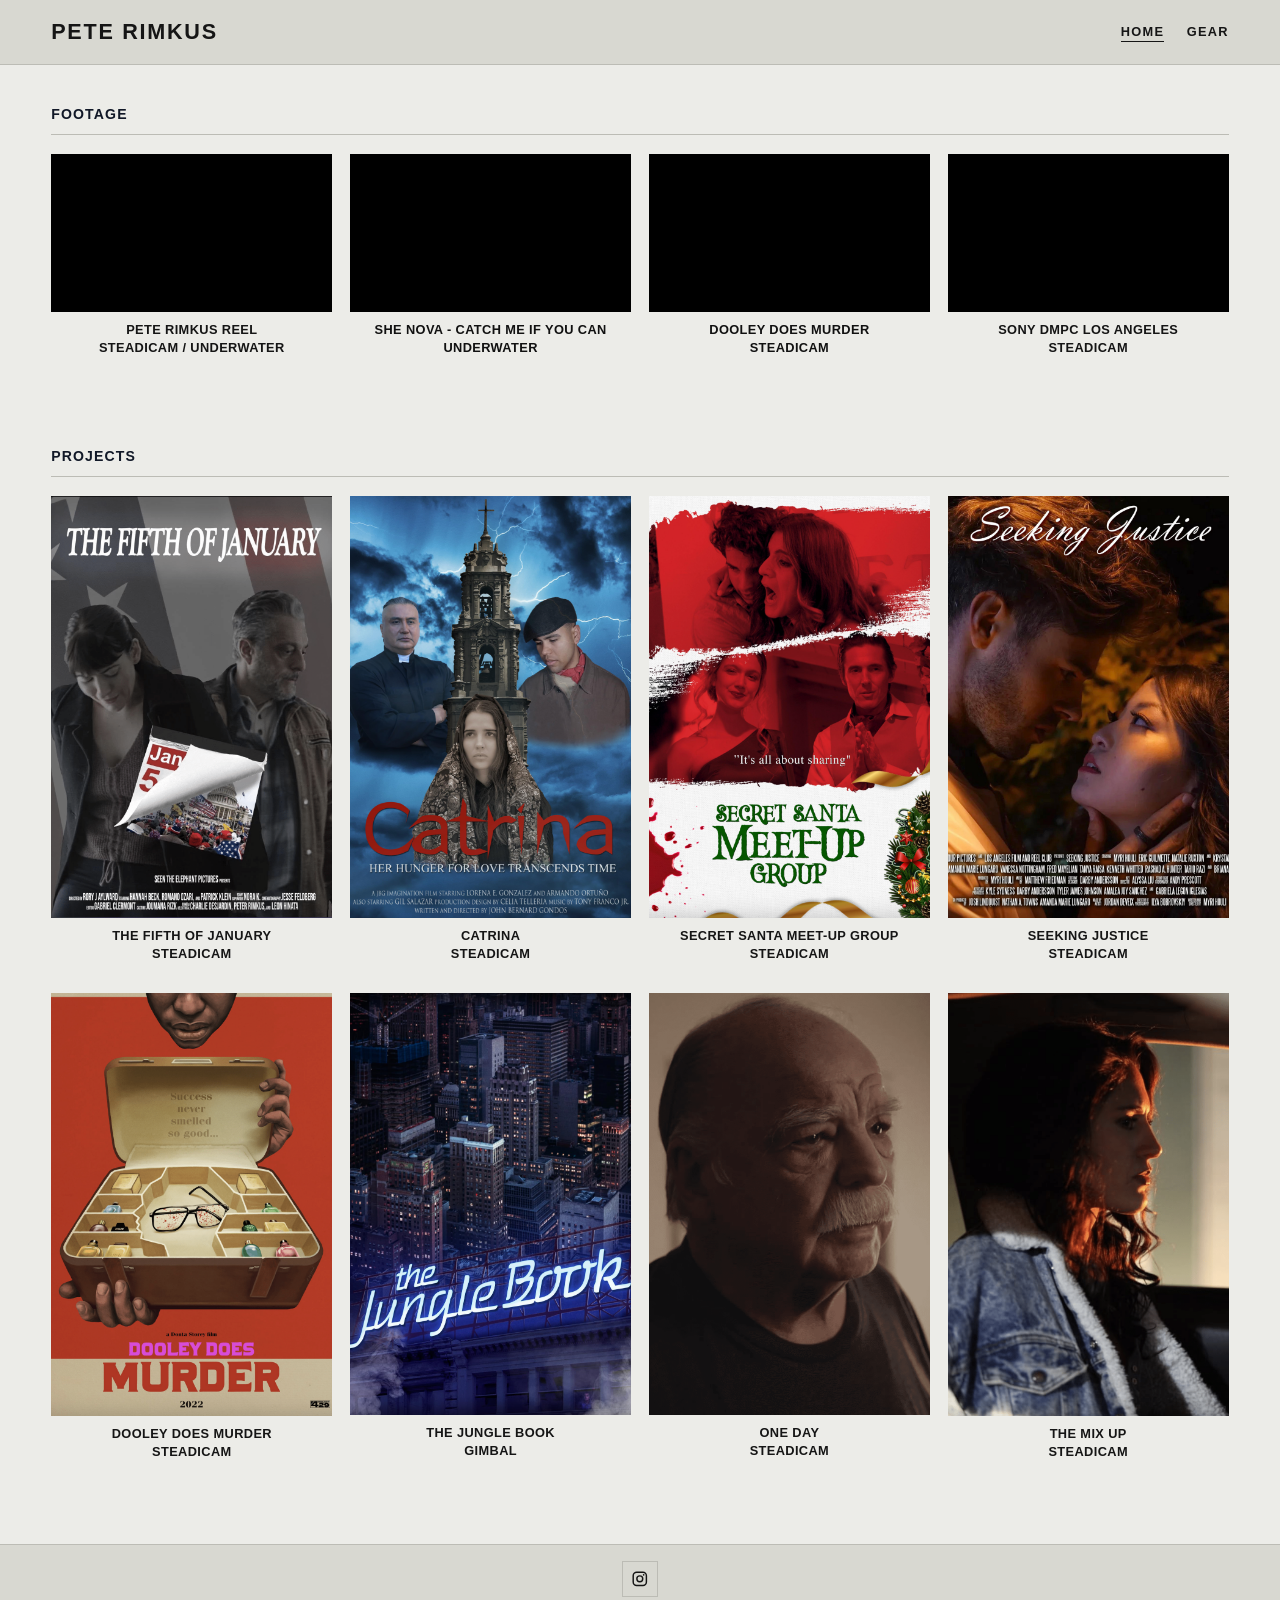
==== site/index.html @ 2723614b "Add initial site structure with gear and index pages, and styles" ====
<!DOCTYPE html>
<html lang="en">
<head>
  <meta charset="UTF-8">
  <meta name="viewport" content="width=device-width, initial-scale=1.0">
  <title>Pete Rimkus</title>
  <link rel="stylesheet" href="./styles.css">
</head>
<body>
  <header class="site-header">
    <div class="container">
      <a class="site-title" href="./index.html" aria-label="Home">Pete Rimkus</a>
      <nav class="nav" aria-label="Main navigation">
        <a class="active" href="./index.html">Home</a>
        <a href="./gear.html">Gear</a>
      </nav>
    </div>
  </header>

  <main class="container">
    <section class="section">
      <h2 class="section-title">Footage</h2>
      <div class="grid-4 footage-grid">
        <article class="card video-card">
          <iframe class="video" title="Peter Rimkus - Steadicam Reel" src="https://player.vimeo.com/video/829583348" allow="autoplay; fullscreen; picture-in-picture" allowfullscreen></iframe>
          <p class="caption"><strong>Pete Rimkus Reel</strong><br><strong>Steadicam / Underwater</strong></p>
        </article>
        <article class="card video-card">
          <iframe class="video" title="She Nova - Catch Me If You Can" src="https://www.youtube-nocookie.com/embed/3iclazrqJgY?rel=0" allow="accelerometer; autoplay; clipboard-write; encrypted-media; gyroscope; picture-in-picture; web-share" referrerpolicy="strict-origin-when-cross-origin" allowfullscreen></iframe>
          <p class="caption"><a href="https://www.youtube.com/watch?v=3iclazrqJgY" target="_blank" rel="noopener noreferrer"><strong>She Nova - Catch Me If You Can</strong><br><strong>Underwater</strong></a></p>
        </article>
        <article class="card video-card">
          <iframe class="video" title="Dooley Does Murder - Official Trailer" src="https://www.youtube-nocookie.com/embed/UccPtEoejUs?rel=0" allow="accelerometer; autoplay; clipboard-write; encrypted-media; gyroscope; picture-in-picture; web-share" referrerpolicy="strict-origin-when-cross-origin" allowfullscreen></iframe>
          <p class="caption"><a href="https://www.youtube.com/watch?v=UccPtEoejUs" target="_blank" rel="noopener noreferrer"><strong>Dooley Does Murder</strong><br><strong>Steadicam</strong></a></p>
        </article>
        <article class="card video-card">
          <iframe class="video" title="Sony DMPC Tour" src="https://player.vimeo.com/video/1135778303" allow="autoplay; fullscreen; picture-in-picture" allowfullscreen></iframe>
          <p class="caption"><strong>Sony DMPC Los Angeles</strong><br><strong>Steadicam</strong></p>
        </article>
      </div>
    </section>

    <section class="section">
      <h2 class="section-title">Projects</h2>
      <div class="grid-4">
        <article class="card">
          <a href="https://www.imdb.com/title/tt18932142/?ref_=nm_flmg_job_1_accord_2_cdt_t_2" target="_blank" rel="noopener noreferrer">
            <img class="poster" src="./assets/images/project-fifth-of-january.png" alt="The Fifth of January poster">
          </a>
          <p class="caption"><strong>The Fifth of January</strong><br><strong>Steadicam</strong></p>
        </article>
        <article class="card">
          <a href="https://www.imdb.com/title/tt27431981/?ref_=nm_flmg_job_1_accord_2_cdt_t_3" target="_blank" rel="noopener noreferrer">
            <img class="poster" src="./assets/images/project-catrina.png" alt="Catrina poster">
          </a>
          <p class="caption"><strong>Catrina</strong><br><strong>Steadicam</strong></p>
        </article>
        <article class="card">
          <a href="https://www.imdb.com/title/tt11957108/?ref_=nm_flmg_job_1_accord_2_cdt_t_4" target="_blank" rel="noopener noreferrer">
            <img class="poster" src="./assets/images/project-secret-santa.png" alt="Secret Santa Meet-Up Group poster">
          </a>
          <p class="caption"><strong>Secret Santa Meet-Up Group</strong><br><strong>Steadicam</strong></p>
        </article>
        <article class="card">
          <a href="https://www.imdb.com/title/tt17022810/?ref_=nm_flmg_job_1_accord_2_cdt_t_5" target="_blank" rel="noopener noreferrer">
            <img class="poster" src="./assets/images/project-seeking-justice.png" alt="Seeking Justice poster">
          </a>
          <p class="caption"><strong>Seeking Justice</strong><br><strong>Steadicam</strong></p>
        </article>
        <article class="card">
          <a href="https://www.imdb.com/title/tt10423178/?ref_=nm_flmg_job_1_accord_2_cdt_t_7" target="_blank" rel="noopener noreferrer">
            <img class="poster" src="./assets/images/project-dooley-does-murder.png" alt="Dooley Does Murder poster">
          </a>
          <p class="caption"><strong>Dooley Does Murder</strong><br><strong>Steadicam</strong></p>
        </article>
        <article class="card">
          <a href="https://www.imdb.com/title/tt15047404/?ref_=nm_flmg_job_1_accord_2_cdt_t_6" target="_blank" rel="noopener noreferrer">
            <img class="poster" src="./assets/images/project-jungle-book.png" alt="The Jungle Book poster">
          </a>
          <p class="caption"><strong>The Jungle Book</strong><br><strong>Gimbal</strong></p>
        </article>
        <article class="card">
          <a href="https://www.imdb.com/title/tt38593447/?ref_=nm_flmg_job_1_accord_2_cdt_t_1" target="_blank" rel="noopener noreferrer">
            <img class="poster" src="./assets/images/project-one-day.png" alt="One Day poster">
          </a>
          <p class="caption"><strong>One Day</strong><br><strong>Steadicam</strong></p>
        </article>
        <article class="card">
          <a href="https://www.imdb.com/title/tt16711474/?ref_=nm_flmg_job_1_accord_1_unrel_cdt_t_1" target="_blank" rel="noopener noreferrer">
            <img class="poster" src="./assets/images/project-the-mix-up.png" alt="The Mix Up poster">
          </a>
          <p class="caption"><strong>The Mix Up</strong><br><strong>Steadicam</strong></p>
        </article>
      </div>
    </section>
  </main>

  <footer class="site-footer">
    <div class="container">
      <a class="social-link" href="https://www.instagram.com/steadi.pete" target="_blank" rel="noopener noreferrer" aria-label="Instagram">
        <svg viewBox="0 0 24 24" aria-hidden="true" focusable="false">
          <path d="M7.8 2h8.4C19.4 2 22 4.6 22 7.8v8.4c0 3.2-2.6 5.8-5.8 5.8H7.8C4.6 22 2 19.4 2 16.2V7.8C2 4.6 4.6 2 7.8 2Zm-.2 2A3.6 3.6 0 0 0 4 7.6v8.8A3.6 3.6 0 0 0 7.6 20h8.8a3.6 3.6 0 0 0 3.6-3.6V7.6A3.6 3.6 0 0 0 16.4 4H7.6Zm9.65 1.5a1.15 1.15 0 1 1 0 2.3 1.15 1.15 0 0 1 0-2.3ZM12 7a5 5 0 1 1 0 10 5 5 0 0 1 0-10Zm0 2a3 3 0 1 0 0 6 3 3 0 0 0 0-6Z"></path>
        </svg>
        <span class="sr-only">Instagram</span>
      </a>
    </div>
  </footer>
</body>
</html>
---- site/styles.css ----
:root {
  --bg: #ecece8;
  --text: #151515;
  --muted: #555;
  --card: #f7f7f4;
  --line: #bcbcb5;
  --surface: #d8d8d1;
  --accent: #111;
}

* {
  box-sizing: border-box;
}

body {
  margin: 0;
  font-family: "Avenir Next", "Helvetica Neue", "Segoe UI", Arial, sans-serif;
  color: var(--text);
  background: var(--bg);
  line-height: 1.5;
  letter-spacing: 0.01em;
}

a {
  color: var(--accent);
  text-decoration: none;
}

a:hover {
  text-decoration: none;
}

.container {
  width: min(1240px, 92vw);
  margin: 0 auto;
}

.site-header {
  background: var(--surface);
  border-bottom: 1px solid var(--line);
}

.site-header .container {
  display: flex;
  align-items: center;
  justify-content: space-between;
  gap: 1rem;
  padding: 1rem 0;
}

.site-title {
  font-size: 1.35rem;
  font-weight: 700;
  letter-spacing: 0.08em;
  text-transform: uppercase;
  color: var(--text);
}

.site-title:hover {
  text-decoration: none;
}

.nav {
  display: flex;
  gap: 1.4rem;
  font-weight: 600;
  font-size: 0.8rem;
  letter-spacing: 0.1em;
  text-transform: uppercase;
}

.nav a {
  color: var(--text);
}

.nav a.active {
  border-bottom: 1px solid var(--text);
}

.section {
  padding: 2.4rem 0;
}

h1,
h2,
h3,
h4 {
  margin-top: 0;
  color: #111827;
}

.section-title {
  margin-bottom: 1.2rem;
  padding-bottom: 0.55rem;
  border-bottom: 1px solid var(--line);
  text-align: left;
  text-transform: uppercase;
  letter-spacing: 0.08em;
  font-size: 0.88rem;
  font-weight: 700;
}

.grid-4 {
  display: grid;
  gap: 1.1rem;
  grid-template-columns: repeat(4, minmax(0, 1fr));
}

.grid-2 {
  display: grid;
  gap: 1.1rem;
  grid-template-columns: repeat(2, minmax(0, 1fr));
}

.card {
  background: transparent;
  border: 0;
  border-radius: 0;
  padding: 0;
}

.video {
  display: block;
  width: 100%;
  aspect-ratio: 16 / 9;
  border: 0;
  background: #000;
  border-radius: 0;
}

.footage-grid {
  gap: 1.1rem;
  grid-template-columns: repeat(4, minmax(0, 1fr));
}

.video-card {
  padding: 0;
  background: transparent;
}

.video-card .caption {
  margin-top: 0.55rem;
  color: var(--text);
}

.caption {
  margin-top: 0.55rem;
  text-align: center;
  font-size: 0.8rem;
  letter-spacing: 0.03em;
  text-transform: uppercase;
  line-height: 1.4;
}

.poster {
  display: block;
  width: 100%;
  height: auto;
  border-radius: 0;
  transition: transform 160ms ease;
}

.card a:hover .poster {
  transform: scale(1.015);
}

.list ul {
  margin: 0;
  padding-left: 1.2rem;
}

.site-footer {
  border-top: 1px solid var(--line);
  background: var(--surface);
  margin-top: 2rem;
}

.site-footer .container {
  padding: 1rem 0;
  text-align: center;
  color: var(--muted);
}

.social-link {
  display: inline-flex;
  align-items: center;
  justify-content: center;
  width: 2.25rem;
  height: 2.25rem;
  border-radius: 0;
  border: 1px solid var(--line);
  color: var(--text);
  background: transparent;
}

.social-link:hover {
  color: #fff;
  background: #111;
  border-color: #111;
  text-decoration: none;
}

.social-link svg {
  width: 1.1rem;
  height: 1.1rem;
  fill: currentColor;
}

.sr-only {
  position: absolute;
  width: 1px;
  height: 1px;
  padding: 0;
  margin: -1px;
  overflow: hidden;
  clip: rect(0, 0, 0, 0);
  white-space: nowrap;
  border: 0;
}

@media (max-width: 980px) {
  .grid-4 {
    grid-template-columns: repeat(2, minmax(0, 1fr));
  }
}

@media (max-width: 640px) {
  .site-header .container {
    flex-direction: column;
    align-items: flex-start;
  }

  .grid-4,
  .grid-2 {
    grid-template-columns: 1fr;
  }
}
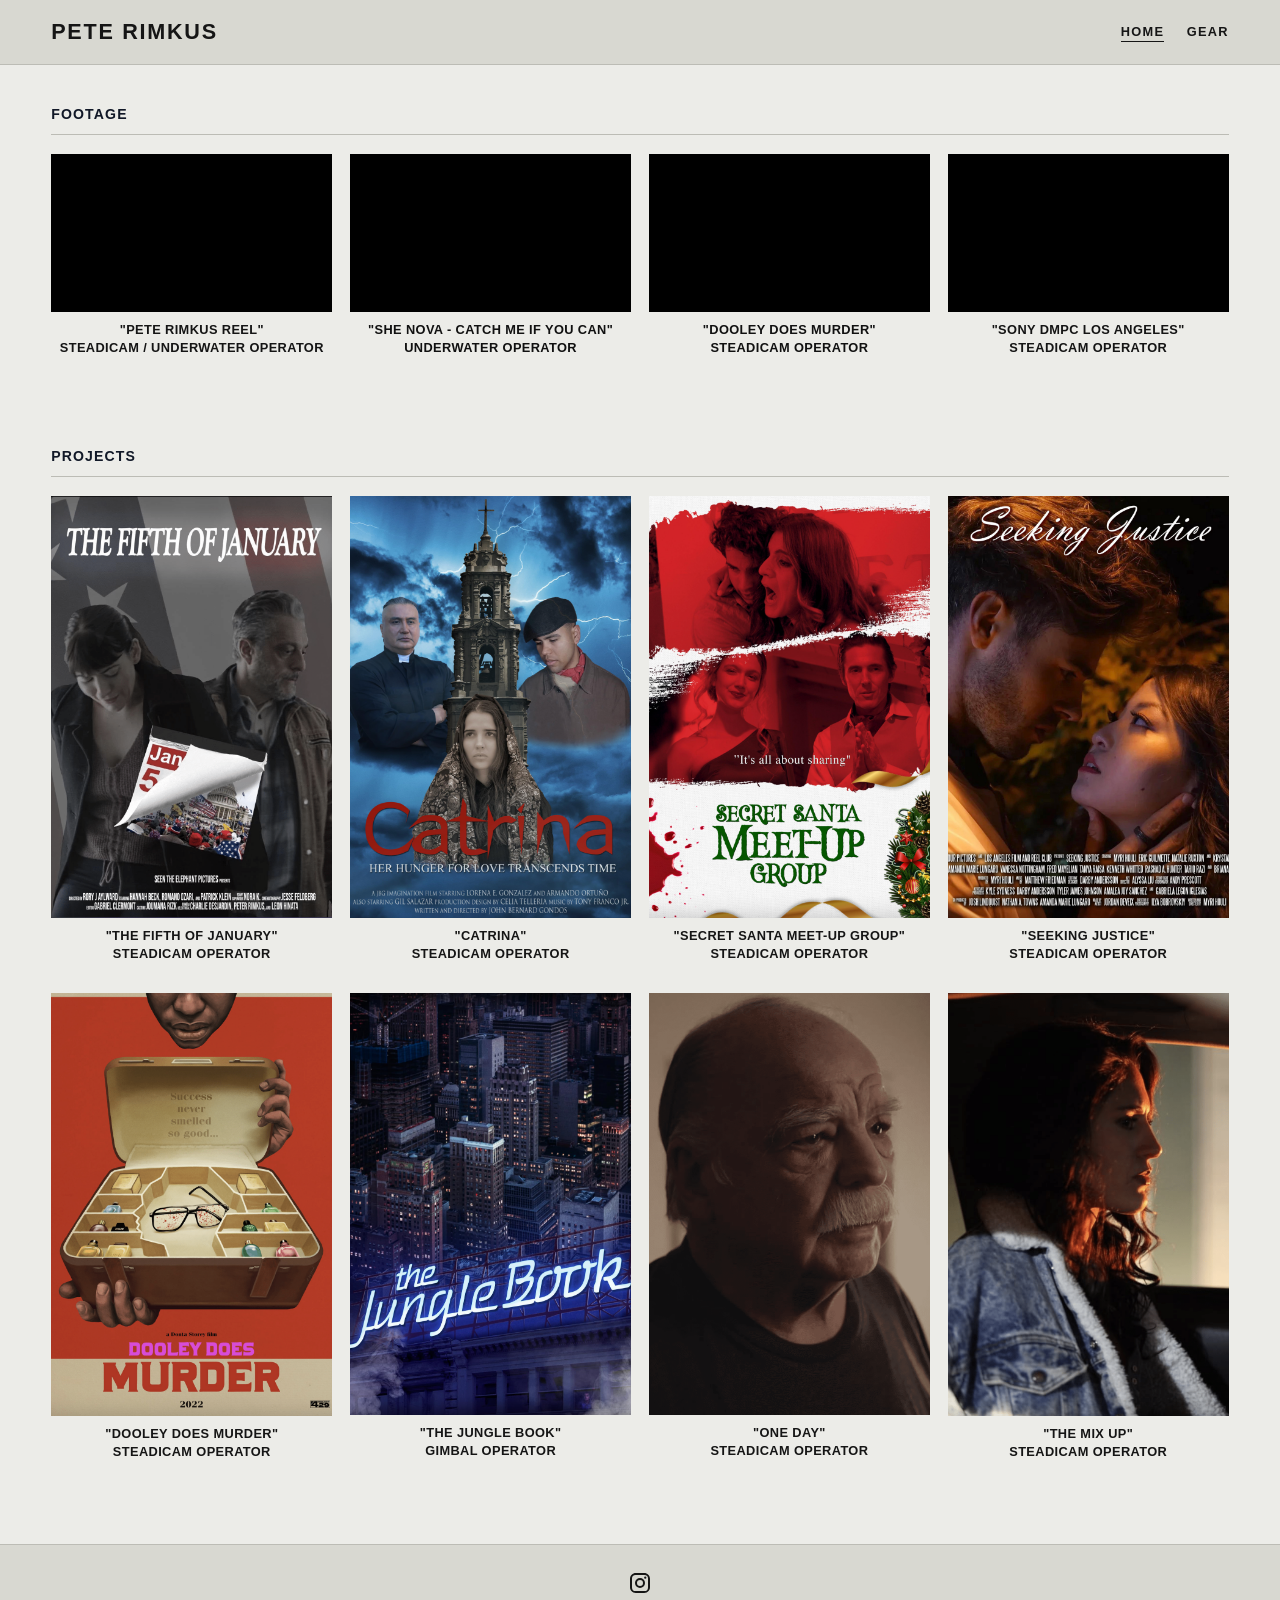
==== commit 172132b9: "Fix: quoted titles and full position names" ====
--- a/site/index.html
+++ b/site/index.html
@@ -23,19 +23,19 @@
       <div class="grid-4 footage-grid">
         <article class="card video-card">
           <iframe class="video" title="Peter Rimkus - Steadicam Reel" src="https://player.vimeo.com/video/829583348" allow="autoplay; fullscreen; picture-in-picture" allowfullscreen></iframe>
-          <p class="caption"><strong>Pete Rimkus Reel</strong><br><strong>Steadicam / Underwater</strong></p>
+          <p class="caption"><strong>"Pete Rimkus Reel"</strong><br><strong>Steadicam / Underwater Operator</strong></p>
         </article>
         <article class="card video-card">
           <iframe class="video" title="She Nova - Catch Me If You Can" src="https://www.youtube-nocookie.com/embed/3iclazrqJgY?rel=0" allow="accelerometer; autoplay; clipboard-write; encrypted-media; gyroscope; picture-in-picture; web-share" referrerpolicy="strict-origin-when-cross-origin" allowfullscreen></iframe>
-          <p class="caption"><a href="https://www.youtube.com/watch?v=3iclazrqJgY" target="_blank" rel="noopener noreferrer"><strong>She Nova - Catch Me If You Can</strong><br><strong>Underwater</strong></a></p>
+          <p class="caption"><a href="https://www.youtube.com/watch?v=3iclazrqJgY" target="_blank" rel="noopener noreferrer"><strong>"She Nova - Catch Me If You Can"</strong><br><strong>Underwater Operator</strong></a></p>
         </article>
         <article class="card video-card">
           <iframe class="video" title="Dooley Does Murder - Official Trailer" src="https://www.youtube-nocookie.com/embed/UccPtEoejUs?rel=0" allow="accelerometer; autoplay; clipboard-write; encrypted-media; gyroscope; picture-in-picture; web-share" referrerpolicy="strict-origin-when-cross-origin" allowfullscreen></iframe>
-          <p class="caption"><a href="https://www.youtube.com/watch?v=UccPtEoejUs" target="_blank" rel="noopener noreferrer"><strong>Dooley Does Murder</strong><br><strong>Steadicam</strong></a></p>
+          <p class="caption"><a href="https://www.youtube.com/watch?v=UccPtEoejUs" target="_blank" rel="noopener noreferrer"><strong>"Dooley Does Murder"</strong><br><strong>Steadicam Operator</strong></a></p>
         </article>
         <article class="card video-card">
           <iframe class="video" title="Sony DMPC Tour" src="https://player.vimeo.com/video/1135778303" allow="autoplay; fullscreen; picture-in-picture" allowfullscreen></iframe>
-          <p class="caption"><strong>Sony DMPC Los Angeles</strong><br><strong>Steadicam</strong></p>
+          <p class="caption"><strong>"Sony DMPC Los Angeles"</strong><br><strong>Steadicam Operator</strong></p>
         </article>
       </div>
     </section>
@@ -47,49 +47,49 @@
           <a href="https://www.imdb.com/title/tt18932142/?ref_=nm_flmg_job_1_accord_2_cdt_t_2" target="_blank" rel="noopener noreferrer">
             <img class="poster" src="./assets/images/project-fifth-of-january.png" alt="The Fifth of January poster">
           </a>
-          <p class="caption"><strong>The Fifth of January</strong><br><strong>Steadicam</strong></p>
+          <p class="caption"><strong>"The Fifth of January"</strong><br><strong>Steadicam Operator</strong></p>
         </article>
         <article class="card">
           <a href="https://www.imdb.com/title/tt27431981/?ref_=nm_flmg_job_1_accord_2_cdt_t_3" target="_blank" rel="noopener noreferrer">
             <img class="poster" src="./assets/images/project-catrina.png" alt="Catrina poster">
           </a>
-          <p class="caption"><strong>Catrina</strong><br><strong>Steadicam</strong></p>
+          <p class="caption"><strong>"Catrina"</strong><br><strong>Steadicam Operator</strong></p>
         </article>
         <article class="card">
           <a href="https://www.imdb.com/title/tt11957108/?ref_=nm_flmg_job_1_accord_2_cdt_t_4" target="_blank" rel="noopener noreferrer">
             <img class="poster" src="./assets/images/project-secret-santa.png" alt="Secret Santa Meet-Up Group poster">
           </a>
-          <p class="caption"><strong>Secret Santa Meet-Up Group</strong><br><strong>Steadicam</strong></p>
+          <p class="caption"><strong>"Secret Santa Meet-Up Group"</strong><br><strong>Steadicam Operator</strong></p>
         </article>
         <article class="card">
           <a href="https://www.imdb.com/title/tt17022810/?ref_=nm_flmg_job_1_accord_2_cdt_t_5" target="_blank" rel="noopener noreferrer">
             <img class="poster" src="./assets/images/project-seeking-justice.png" alt="Seeking Justice poster">
           </a>
-          <p class="caption"><strong>Seeking Justice</strong><br><strong>Steadicam</strong></p>
+          <p class="caption"><strong>"Seeking Justice"</strong><br><strong>Steadicam Operator</strong></p>
         </article>
         <article class="card">
           <a href="https://www.imdb.com/title/tt10423178/?ref_=nm_flmg_job_1_accord_2_cdt_t_7" target="_blank" rel="noopener noreferrer">
             <img class="poster" src="./assets/images/project-dooley-does-murder.png" alt="Dooley Does Murder poster">
           </a>
-          <p class="caption"><strong>Dooley Does Murder</strong><br><strong>Steadicam</strong></p>
+          <p class="caption"><strong>"Dooley Does Murder"</strong><br><strong>Steadicam Operator</strong></p>
         </article>
         <article class="card">
           <a href="https://www.imdb.com/title/tt15047404/?ref_=nm_flmg_job_1_accord_2_cdt_t_6" target="_blank" rel="noopener noreferrer">
             <img class="poster" src="./assets/images/project-jungle-book.png" alt="The Jungle Book poster">
           </a>
-          <p class="caption"><strong>The Jungle Book</strong><br><strong>Gimbal</strong></p>
+          <p class="caption"><strong>"The Jungle Book"</strong><br><strong>Gimbal Operator</strong></p>
         </article>
         <article class="card">
           <a href="https://www.imdb.com/title/tt38593447/?ref_=nm_flmg_job_1_accord_2_cdt_t_1" target="_blank" rel="noopener noreferrer">
             <img class="poster" src="./assets/images/project-one-day.png" alt="One Day poster">
           </a>
-          <p class="caption"><strong>One Day</strong><br><strong>Steadicam</strong></p>
+          <p class="caption"><strong>"One Day"</strong><br><strong>Steadicam Operator</strong></p>
         </article>
         <article class="card">
           <a href="https://www.imdb.com/title/tt16711474/?ref_=nm_flmg_job_1_accord_1_unrel_cdt_t_1" target="_blank" rel="noopener noreferrer">
             <img class="poster" src="./assets/images/project-the-mix-up.png" alt="The Mix Up poster">
           </a>
-          <p class="caption"><strong>The Mix Up</strong><br><strong>Steadicam</strong></p>
+          <p class="caption"><strong>"The Mix Up"</strong><br><strong>Steadicam Operator</strong></p>
         </article>
       </div>
     </section>
--- a/site/styles.css
+++ b/site/styles.css
@@ -106,6 +106,12 @@
   grid-template-columns: repeat(4, minmax(0, 1fr));
 }
 
+.grid-3 {
+  display: grid;
+  gap: 1.1rem;
+  grid-template-columns: repeat(3, minmax(0, 1fr));
+}
+
 .grid-2 {
   display: grid;
   gap: 1.1rem;
@@ -164,9 +170,13 @@
   transform: scale(1.015);
 }
 
+.list {
+  text-align: center;
+}
+
 .list ul {
-  margin: 0;
-  padding-left: 1.2rem;
+  list-style-position: inside;
+  padding-left: 0;
 }
 
 .site-footer {
@@ -185,24 +195,21 @@
   display: inline-flex;
   align-items: center;
   justify-content: center;
-  width: 2.25rem;
-  height: 2.25rem;
-  border-radius: 0;
-  border: 1px solid var(--line);
-  color: var(--text);
-  background: transparent;
+  width: 2.75rem;
+  height: 2.75rem;
+  border: 0;
+  background: transparent;
+  color: var(--text);
 }
 
 .social-link:hover {
-  color: #fff;
-  background: #111;
-  border-color: #111;
-  text-decoration: none;
+  background: transparent;
+  color: #111;
 }
 
 .social-link svg {
-  width: 1.1rem;
-  height: 1.1rem;
+  width: 1.5rem;
+  height: 1.5rem;
   fill: currentColor;
 }
 
@@ -231,6 +238,7 @@
   }
 
   .grid-4,
+  .grid-3,
   .grid-2 {
     grid-template-columns: 1fr;
   }
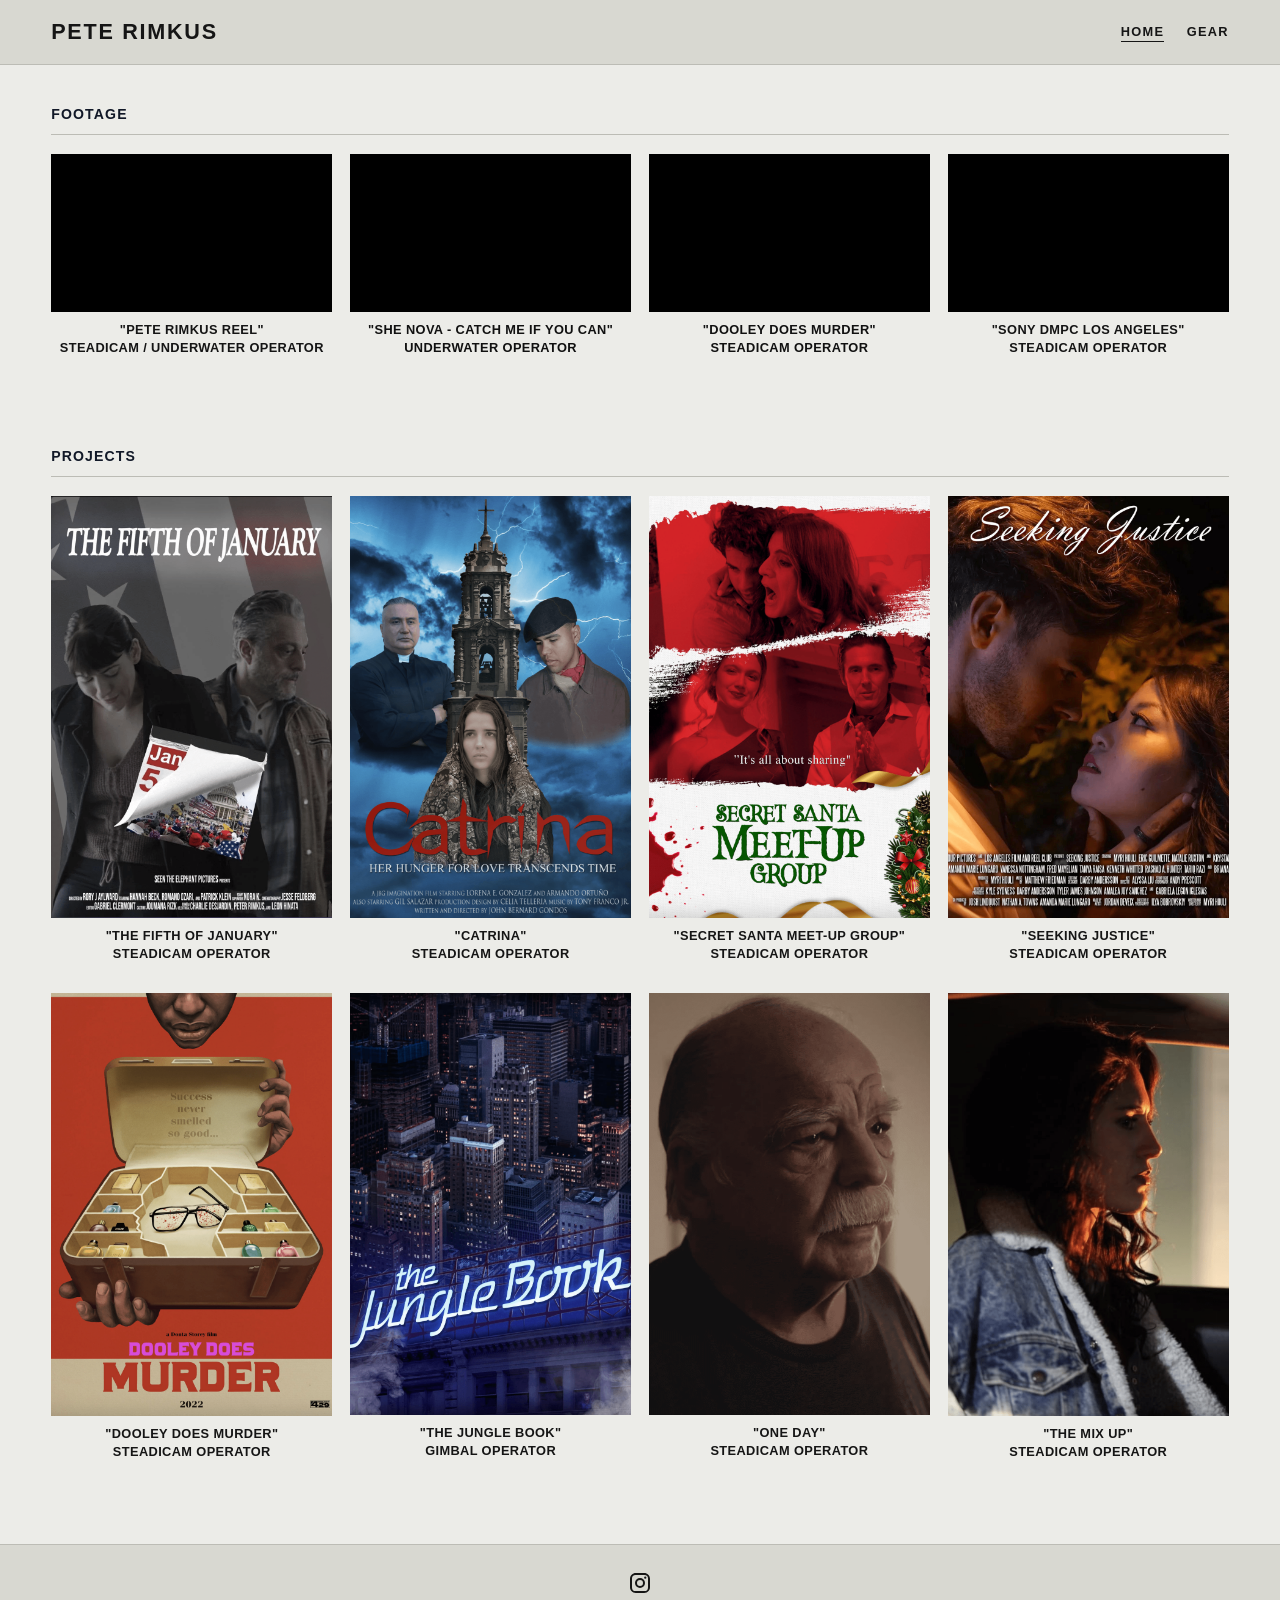
==== commit c46555f4: "Fix nginx headers, harden CI, shrink images nginx (default.conf) - Security headers were only sent o" ====
--- a/site/index.html
+++ b/site/index.html
@@ -22,19 +22,19 @@
       <h2 class="section-title">Footage</h2>
       <div class="grid-4 footage-grid">
         <article class="card video-card">
-          <iframe class="video" title="Peter Rimkus - Steadicam Reel" src="https://player.vimeo.com/video/829583348" allow="autoplay; fullscreen; picture-in-picture" allowfullscreen></iframe>
+          <iframe class="video" loading="lazy" title="Peter Rimkus - Steadicam Reel" src="https://player.vimeo.com/video/829583348" allow="autoplay; fullscreen; picture-in-picture" allowfullscreen></iframe>
           <p class="caption"><strong>"Pete Rimkus Reel"</strong><br><strong>Steadicam / Underwater Operator</strong></p>
         </article>
         <article class="card video-card">
-          <iframe class="video" title="She Nova - Catch Me If You Can" src="https://www.youtube-nocookie.com/embed/3iclazrqJgY?rel=0" allow="accelerometer; autoplay; clipboard-write; encrypted-media; gyroscope; picture-in-picture; web-share" referrerpolicy="strict-origin-when-cross-origin" allowfullscreen></iframe>
+          <iframe class="video" loading="lazy" title="She Nova - Catch Me If You Can" src="https://www.youtube-nocookie.com/embed/3iclazrqJgY?rel=0" allow="accelerometer; autoplay; clipboard-write; encrypted-media; gyroscope; picture-in-picture; web-share" referrerpolicy="strict-origin-when-cross-origin" allowfullscreen></iframe>
           <p class="caption"><a href="https://www.youtube.com/watch?v=3iclazrqJgY" target="_blank" rel="noopener noreferrer"><strong>"She Nova - Catch Me If You Can"</strong><br><strong>Underwater Operator</strong></a></p>
         </article>
         <article class="card video-card">
-          <iframe class="video" title="Dooley Does Murder - Official Trailer" src="https://www.youtube-nocookie.com/embed/UccPtEoejUs?rel=0" allow="accelerometer; autoplay; clipboard-write; encrypted-media; gyroscope; picture-in-picture; web-share" referrerpolicy="strict-origin-when-cross-origin" allowfullscreen></iframe>
+          <iframe class="video" loading="lazy" title="Dooley Does Murder - Official Trailer" src="https://www.youtube-nocookie.com/embed/UccPtEoejUs?rel=0" allow="accelerometer; autoplay; clipboard-write; encrypted-media; gyroscope; picture-in-picture; web-share" referrerpolicy="strict-origin-when-cross-origin" allowfullscreen></iframe>
           <p class="caption"><a href="https://www.youtube.com/watch?v=UccPtEoejUs" target="_blank" rel="noopener noreferrer"><strong>"Dooley Does Murder"</strong><br><strong>Steadicam Operator</strong></a></p>
         </article>
         <article class="card video-card">
-          <iframe class="video" title="Sony DMPC Tour" src="https://player.vimeo.com/video/1135778303" allow="autoplay; fullscreen; picture-in-picture" allowfullscreen></iframe>
+          <iframe class="video" loading="lazy" title="Sony DMPC Tour" src="https://player.vimeo.com/video/1135778303" allow="autoplay; fullscreen; picture-in-picture" allowfullscreen></iframe>
           <p class="caption"><strong>"Sony DMPC Los Angeles"</strong><br><strong>Steadicam Operator</strong></p>
         </article>
       </div>
@@ -45,49 +45,49 @@
       <div class="grid-4">
         <article class="card">
           <a href="https://www.imdb.com/title/tt18932142/?ref_=nm_flmg_job_1_accord_2_cdt_t_2" target="_blank" rel="noopener noreferrer">
-            <img class="poster" src="./assets/images/project-fifth-of-january.png" alt="The Fifth of January poster">
+            <img class="poster" loading="lazy" decoding="async" src="./assets/images/project-fifth-of-january.png" alt="The Fifth of January poster">
           </a>
           <p class="caption"><strong>"The Fifth of January"</strong><br><strong>Steadicam Operator</strong></p>
         </article>
         <article class="card">
           <a href="https://www.imdb.com/title/tt27431981/?ref_=nm_flmg_job_1_accord_2_cdt_t_3" target="_blank" rel="noopener noreferrer">
-            <img class="poster" src="./assets/images/project-catrina.png" alt="Catrina poster">
+            <img class="poster" loading="lazy" decoding="async" src="./assets/images/project-catrina.png" alt="Catrina poster">
           </a>
           <p class="caption"><strong>"Catrina"</strong><br><strong>Steadicam Operator</strong></p>
         </article>
         <article class="card">
           <a href="https://www.imdb.com/title/tt11957108/?ref_=nm_flmg_job_1_accord_2_cdt_t_4" target="_blank" rel="noopener noreferrer">
-            <img class="poster" src="./assets/images/project-secret-santa.png" alt="Secret Santa Meet-Up Group poster">
+            <img class="poster" loading="lazy" decoding="async" src="./assets/images/project-secret-santa.png" alt="Secret Santa Meet-Up Group poster">
           </a>
           <p class="caption"><strong>"Secret Santa Meet-Up Group"</strong><br><strong>Steadicam Operator</strong></p>
         </article>
         <article class="card">
           <a href="https://www.imdb.com/title/tt17022810/?ref_=nm_flmg_job_1_accord_2_cdt_t_5" target="_blank" rel="noopener noreferrer">
-            <img class="poster" src="./assets/images/project-seeking-justice.png" alt="Seeking Justice poster">
+            <img class="poster" loading="lazy" decoding="async" src="./assets/images/project-seeking-justice.png" alt="Seeking Justice poster">
           </a>
           <p class="caption"><strong>"Seeking Justice"</strong><br><strong>Steadicam Operator</strong></p>
         </article>
         <article class="card">
           <a href="https://www.imdb.com/title/tt10423178/?ref_=nm_flmg_job_1_accord_2_cdt_t_7" target="_blank" rel="noopener noreferrer">
-            <img class="poster" src="./assets/images/project-dooley-does-murder.png" alt="Dooley Does Murder poster">
+            <img class="poster" loading="lazy" decoding="async" src="./assets/images/project-dooley-does-murder.png" alt="Dooley Does Murder poster">
           </a>
           <p class="caption"><strong>"Dooley Does Murder"</strong><br><strong>Steadicam Operator</strong></p>
         </article>
         <article class="card">
           <a href="https://www.imdb.com/title/tt15047404/?ref_=nm_flmg_job_1_accord_2_cdt_t_6" target="_blank" rel="noopener noreferrer">
-            <img class="poster" src="./assets/images/project-jungle-book.png" alt="The Jungle Book poster">
+            <img class="poster" loading="lazy" decoding="async" src="./assets/images/project-jungle-book.png" alt="The Jungle Book poster">
           </a>
           <p class="caption"><strong>"The Jungle Book"</strong><br><strong>Gimbal Operator</strong></p>
         </article>
         <article class="card">
           <a href="https://www.imdb.com/title/tt38593447/?ref_=nm_flmg_job_1_accord_2_cdt_t_1" target="_blank" rel="noopener noreferrer">
-            <img class="poster" src="./assets/images/project-one-day.png" alt="One Day poster">
+            <img class="poster" loading="lazy" decoding="async" src="./assets/images/project-one-day.png" alt="One Day poster">
           </a>
           <p class="caption"><strong>"One Day"</strong><br><strong>Steadicam Operator</strong></p>
         </article>
         <article class="card">
           <a href="https://www.imdb.com/title/tt16711474/?ref_=nm_flmg_job_1_accord_1_unrel_cdt_t_1" target="_blank" rel="noopener noreferrer">
-            <img class="poster" src="./assets/images/project-the-mix-up.png" alt="The Mix Up poster">
+            <img class="poster" loading="lazy" decoding="async" src="./assets/images/project-the-mix-up.png" alt="The Mix Up poster">
           </a>
           <p class="caption"><strong>"The Mix Up"</strong><br><strong>Steadicam Operator</strong></p>
         </article>
--- a/site/styles.css
+++ b/site/styles.css
@@ -243,3 +243,17 @@
     grid-template-columns: 1fr;
   }
 }
+
+.card-gear {
+  display: block;
+  width: 100%;
+  aspect-ratio: 4 / 3;
+  object-fit: cover;
+}
+
+.card-image {
+  display: block;
+  width: 100%;
+  aspect-ratio: 4 / 5;
+  object-fit: cover;
+}
